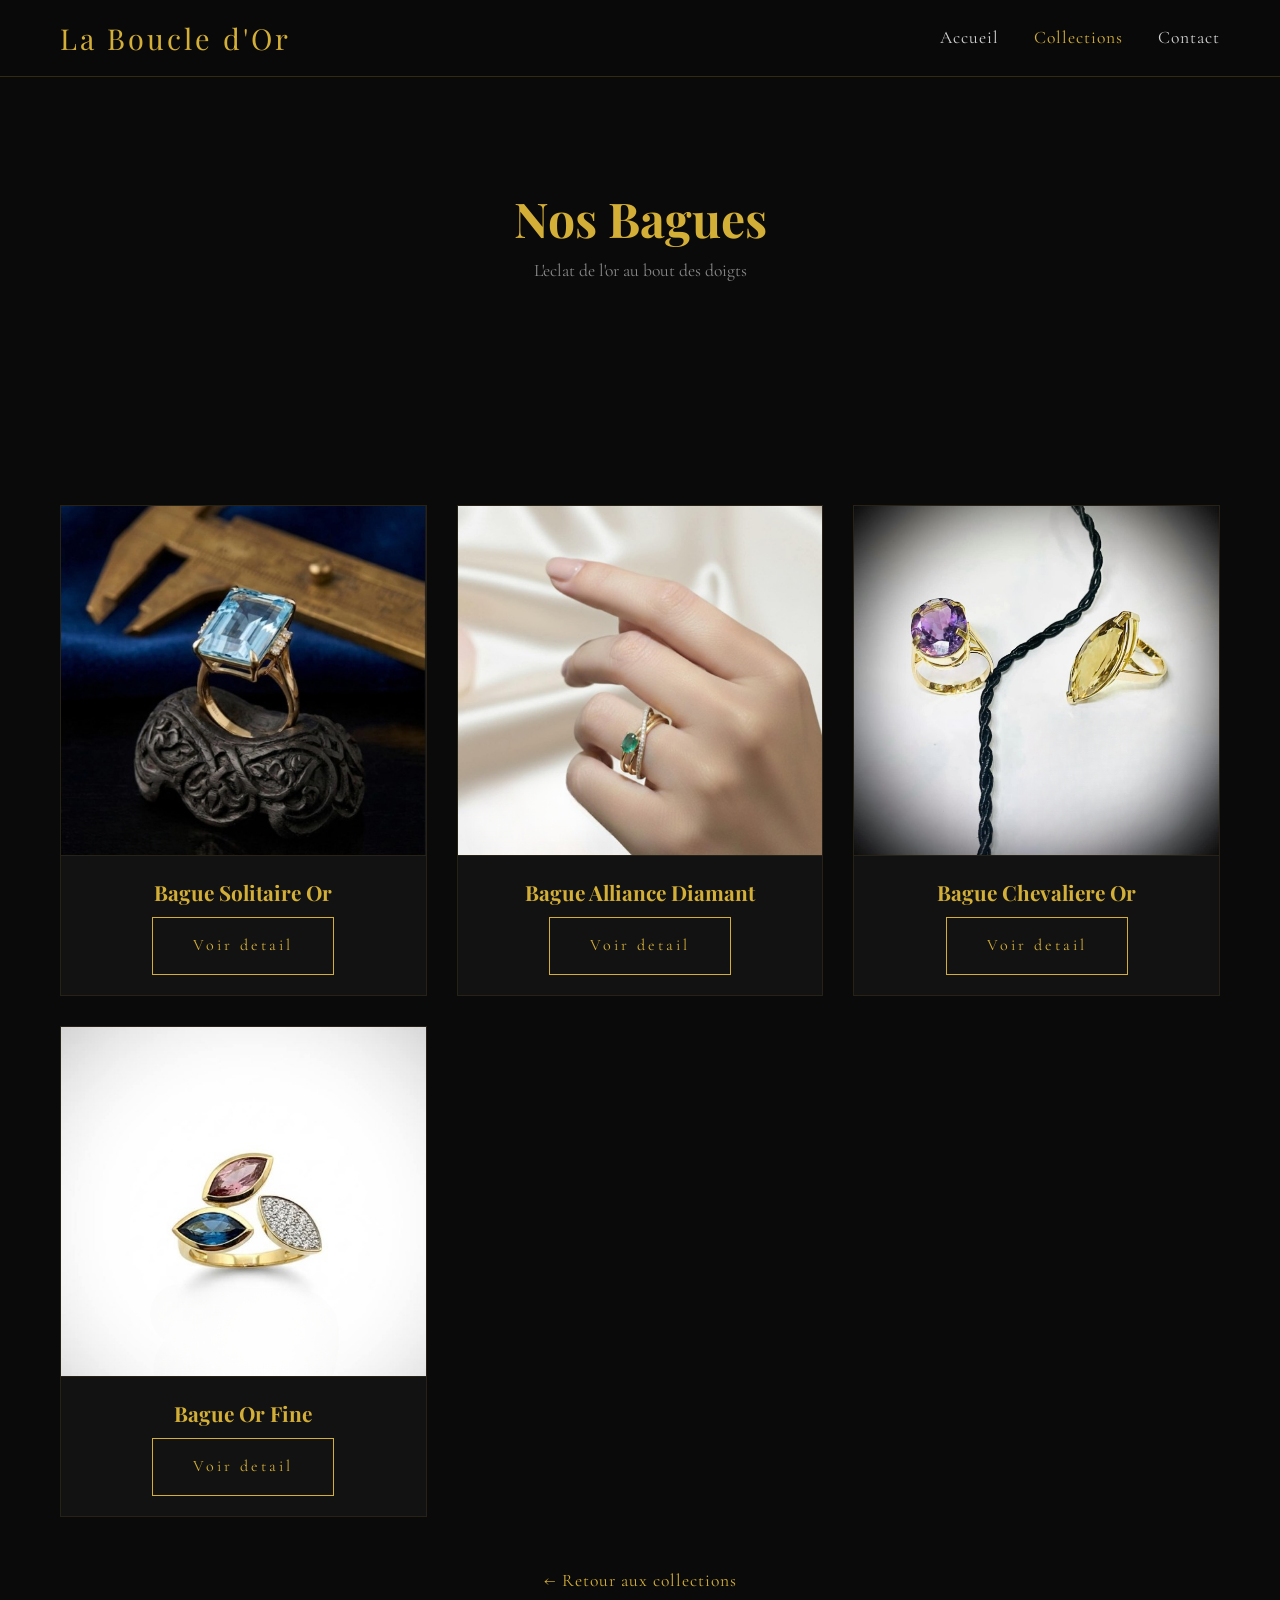
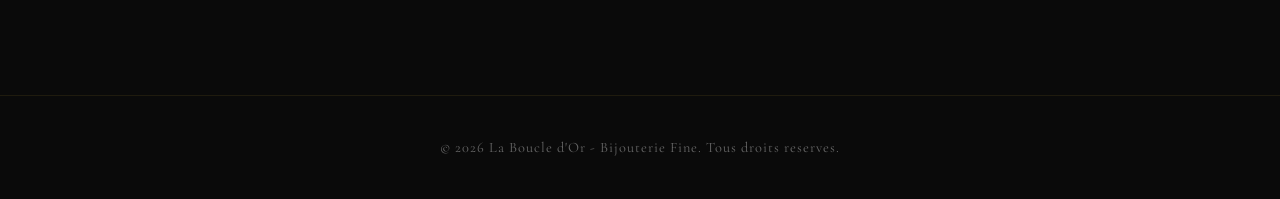
==== pages/bague.html @ 88e0098d "Initial commit : site vitrine La Boucle d'Or avec Decap CMS" ====
﻿<!DOCTYPE html>
<html lang="fr">
<head>
  <meta charset="UTF-8">
  <meta name="viewport" content="width=device-width, initial-scale=1.0">
  <title>Bague - La Boucle d'Or</title>
  <link rel="stylesheet" href="../css/style.css">
  <link rel="preconnect" href="https://fonts.googleapis.com">
  <link href="https://fonts.googleapis.com/css2?family=Playfair+Display:wght@400;600;700&family=Cormorant+Garamond:wght@300;400;500;600&display=swap" rel="stylesheet">
  <style>
    .product-grid { display: grid; grid-template-columns: repeat(auto-fit, minmax(300px, 1fr)); gap: 30px; margin-top: 60px; }
    .product-card { background: #121212; border: 1px solid rgba(212,175,55,0.1); overflow: hidden; transition: all 0.4s; }
    .product-card:hover { border-color: #d4af37; transform: translateY(-5px); box-shadow: 0 10px 30px rgba(212,175,55,0.1); }
    .product-card img { width: 100%; height: 350px; object-fit: cover; display: block; border-bottom: 1px solid rgba(212,175,55,0.1); }
    .product-card .p-body { padding: 20px; text-align: center; }
    .product-card h3 { font-size: 1.3rem; margin-bottom: 8px; }
    .page-header { text-align: center; padding: 180px 0 60px; }
    .page-header h1 { font-size: 3rem; }
    .page-header p { color: #888; font-size: 1.1rem; }
    .back-link { display: inline-block; margin-top: 50px; color: #d4af37; text-decoration: none; font-size: 1.1rem; letter-spacing: 1px; transition: color 0.3s; }
    .back-link:hover { color: #fff; }
  </style>
</head>
<body>
  <header class="header">
    <div class="container header-inner">
      <a href="../index.html" class="logo">La Boucle d'Or</a>
      <nav class="nav" id="nav">
        <ul>
          <li><a href="../index.html">Accueil</a></li>
          <li><a href="../index.html#collections" class="active">Collections</a></li>
          <li><a href="../index.html#contact">Contact</a></li>
        </ul>
      </nav>
    </div>
  </header>
  <section class="page-header">
    <div class="container">
      <h1>Nos Bagues</h1>
      <p>L'eclat de l'or au bout des doigts</p>
    </div>
  </section>
  <section class="section">
    <div class="container">
      <div class="product-grid"><div class="product-card"><img src="../images/Nos Bagues/Bague_cleanup.jpg" alt="Bague"><div class="p-body"><h3>Bague Solitaire Or</h3><a href="#" class="btn">Voir detail</a></div></div><div class="product-card"><img src="../images/Nos Bagues/Bague (2)_cleanup.jpg" alt="Bague 2"><div class="p-body"><h3>Bague Alliance Diamant</h3><a href="#" class="btn">Voir detail</a></div></div><div class="product-card"><img src="../images/Nos Bagues/Bague (3)_cleanup.jpg" alt="Bague 3"><div class="p-body"><h3>Bague Chevaliere Or</h3><a href="#" class="btn">Voir detail</a></div></div><div class="product-card"><img src="../images/Nos Bagues/Bague (4)_cleanup.jpg" alt="Bague 4"><div class="p-body"><h3>Bague Or Fine</h3><a href="#" class="btn">Voir detail</a></div></div></div><div style="text-align:center"><a href="../index.html#collections" class="back-link">&larr; Retour aux collections</a></div></div></section><footer class="footer"><div class="container"><p>&copy; 2026 La Boucle d'Or - Bijouterie Fine. Tous droits reserves.</p></div></footer>  <script src="../js/cms-loader.js"></script>
</body></html>
---- css/style.css ----
﻿* { margin: 0; padding: 0; box-sizing: border-box; }
body { font-family: 'Cormorant Garamond', serif; background: #0a0a0a; color: #d4d4d4; line-height: 1.6; }
.container { max-width: 1200px; margin: 0 auto; padding: 0 20px; }
h1, h2, h3, h4 { font-family: 'Playfair Display', serif; color: #d4af37; }
.header { position: fixed; width: 100%; top: 0; z-index: 1000; background: rgba(10,10,10,0.95); border-bottom: 1px solid rgba(212,175,55,0.2); }
.header-inner { display: flex; justify-content: space-between; align-items: center; padding: 15px 20px; }
.logo { font-family: 'Playfair Display', serif; font-size: 1.8rem; color: #d4af37; text-decoration: none; letter-spacing: 3px; }
.nav ul { list-style: none; display: flex; gap: 35px; }
.nav a { color: #d4d4d4; text-decoration: none; font-size: 1.1rem; letter-spacing: 1px; transition: color 0.3s; }
.nav a:hover, .nav a.active { color: #d4af37; }
.hero { height: 100vh; display: flex; align-items: center; justify-content: center; text-align: center; background: linear-gradient(rgba(10,10,10,0.55), rgba(10,10,10,0.55)), url('../images/Acceuil.jpg') center/cover no-repeat; position: relative; }
.hero::before { content: ''; position: absolute; top: 0; left: 0; width: 100%; height: 100%; background: radial-gradient(circle at 30% 50%, rgba(212,175,55,0.05) 0%, transparent 50%); }
.hero-content { position: relative; z-index: 1; }
.hero h1 { font-size: 4rem; margin-bottom: 20px; letter-spacing: 5px; }
.hero p { font-size: 1.3rem; color: #a0a0a0; margin-bottom: 40px; letter-spacing: 2px; }
.btn { display: inline-block; padding: 15px 40px; background: transparent; color: #d4af37; border: 1px solid #d4af37; text-decoration: none; font-size: 1rem; letter-spacing: 3px; transition: all 0.3s; font-family: 'Cormorant Garamond', serif; cursor: pointer; }
.btn:hover { background: #d4af37; color: #0a0a0a; }
.section { padding: 100px 0; }
.section-title { text-align: center; font-size: 2.8rem; margin-bottom: 15px; letter-spacing: 3px; }
.section-subtitle { text-align: center; color: #888; margin-bottom: 60px; font-size: 1.1rem; letter-spacing: 2px; }
.collections-grid { display: flex; flex-wrap: wrap; justify-content: center; gap: 25px; }
.collection-card { flex: 0 1 300px; min-width: 280px; background: #121212; border: 1px solid rgba(212,175,55,0.1); text-align: center; transition: all 0.4s; cursor: pointer; display: block; text-decoration: none; color: inherit; overflow: hidden; }
.collection-card:hover { border-color: #d4af37; transform: translateY(-8px); box-shadow: 0 10px 30px rgba(212,175,55,0.1); }
.collection-card .card-img { width: 100%; height: 250px; object-fit: cover; display: block; border-bottom: 1px solid rgba(212,175,55,0.1); }
.collection-card .card-body { padding: 25px 20px; }
.collection-card h3 { font-size: 1.5rem; margin-bottom: 10px; }
.collection-card p { color: #888; font-size: 0.95rem; }
.about { background: #0d0d0d; }
.about-content { display: flex; justify-content: center; }
.about-text { flex: 1; max-width: 900px; text-align: center; }
.about-text p { margin-bottom: 20px; font-size: 1.1rem; color: #bbb; }
.testimonials { background: #0a0a0a; }
.testimonials-grid { display: grid; grid-template-columns: repeat(auto-fit, minmax(350px, 1fr)); gap: 40px; }
.testimonial-card { background: #121212; border: 1px solid rgba(212,175,55,0.1); padding: 40px; position: relative; }
.testimonial-card::before { content: '\201C'; font-size: 4rem; color: #d4af37; position: absolute; top: 10px; left: 20px; opacity: 0.3; }
.testimonial-card p { color: #bbb; font-size: 1.1rem; margin-bottom: 20px; font-style: italic; }
.testimonial-card .author { color: #d4af37; font-size: 1rem; letter-spacing: 1px; }
.contact-grid { display: grid; grid-template-columns: repeat(auto-fit, minmax(280px, 1fr)); gap: 25px; max-width: 1000px; margin: 0 auto; }
.contact-item { background: #121212; border: 1px solid rgba(212,175,55,0.1); padding: 30px; text-align: center; transition: all 0.4s; }
.contact-item:hover { border-color: #d4af37; transform: translateY(-5px); }
.contact-item .contact-icon { font-size: 2.2rem; color: #d4af37; margin-bottom: 15px; }
.contact-item .contact-icon-fb svg { width: 2.2rem; height: 2.2rem; display: inline-block; vertical-align: middle; }
.contact-item .contact-icon-wa svg { width: 2.2rem; height: 2.2rem; display: inline-block; vertical-align: middle; }
.contact-item .contact-icon-gm svg { width: 2.2rem; height: 2.2rem; display: inline-block; vertical-align: middle; }
.contact-item .contact-label { color: #888; font-size: 0.9rem; letter-spacing: 2px; text-transform: uppercase; margin-bottom: 8px; }
.contact-item .contact-value { color: #d4d4d4; font-size: 1.15rem; font-family: 'Playfair Display', serif; text-decoration: none; display: block; transition: color 0.3s; }
.contact-item .contact-value:hover { color: #d4af37; }
.footer { padding: 40px 0; border-top: 1px solid rgba(212,175,55,0.1); text-align: center; }
.footer p { color: #666; font-size: 0.9rem; letter-spacing: 1px; }
@media (max-width: 768px) {
  .logo { font-size: 1.2rem; letter-spacing: 2px; }
  .hero h1 { font-size: 2.2rem; }
  .nav ul { gap: 15px; }
  .nav a { font-size: 0.85rem; }
  .about-content { flex-direction: column; }
  .section-title { font-size: 2rem; }
}
@media (max-width: 480px) {
  .header-inner { padding: 10px 12px; }
  .logo { font-size: 1rem; letter-spacing: 1px; }
  .nav ul { gap: 10px; }
  .nav a { font-size: 0.75rem; letter-spacing: 0.5px; }
}
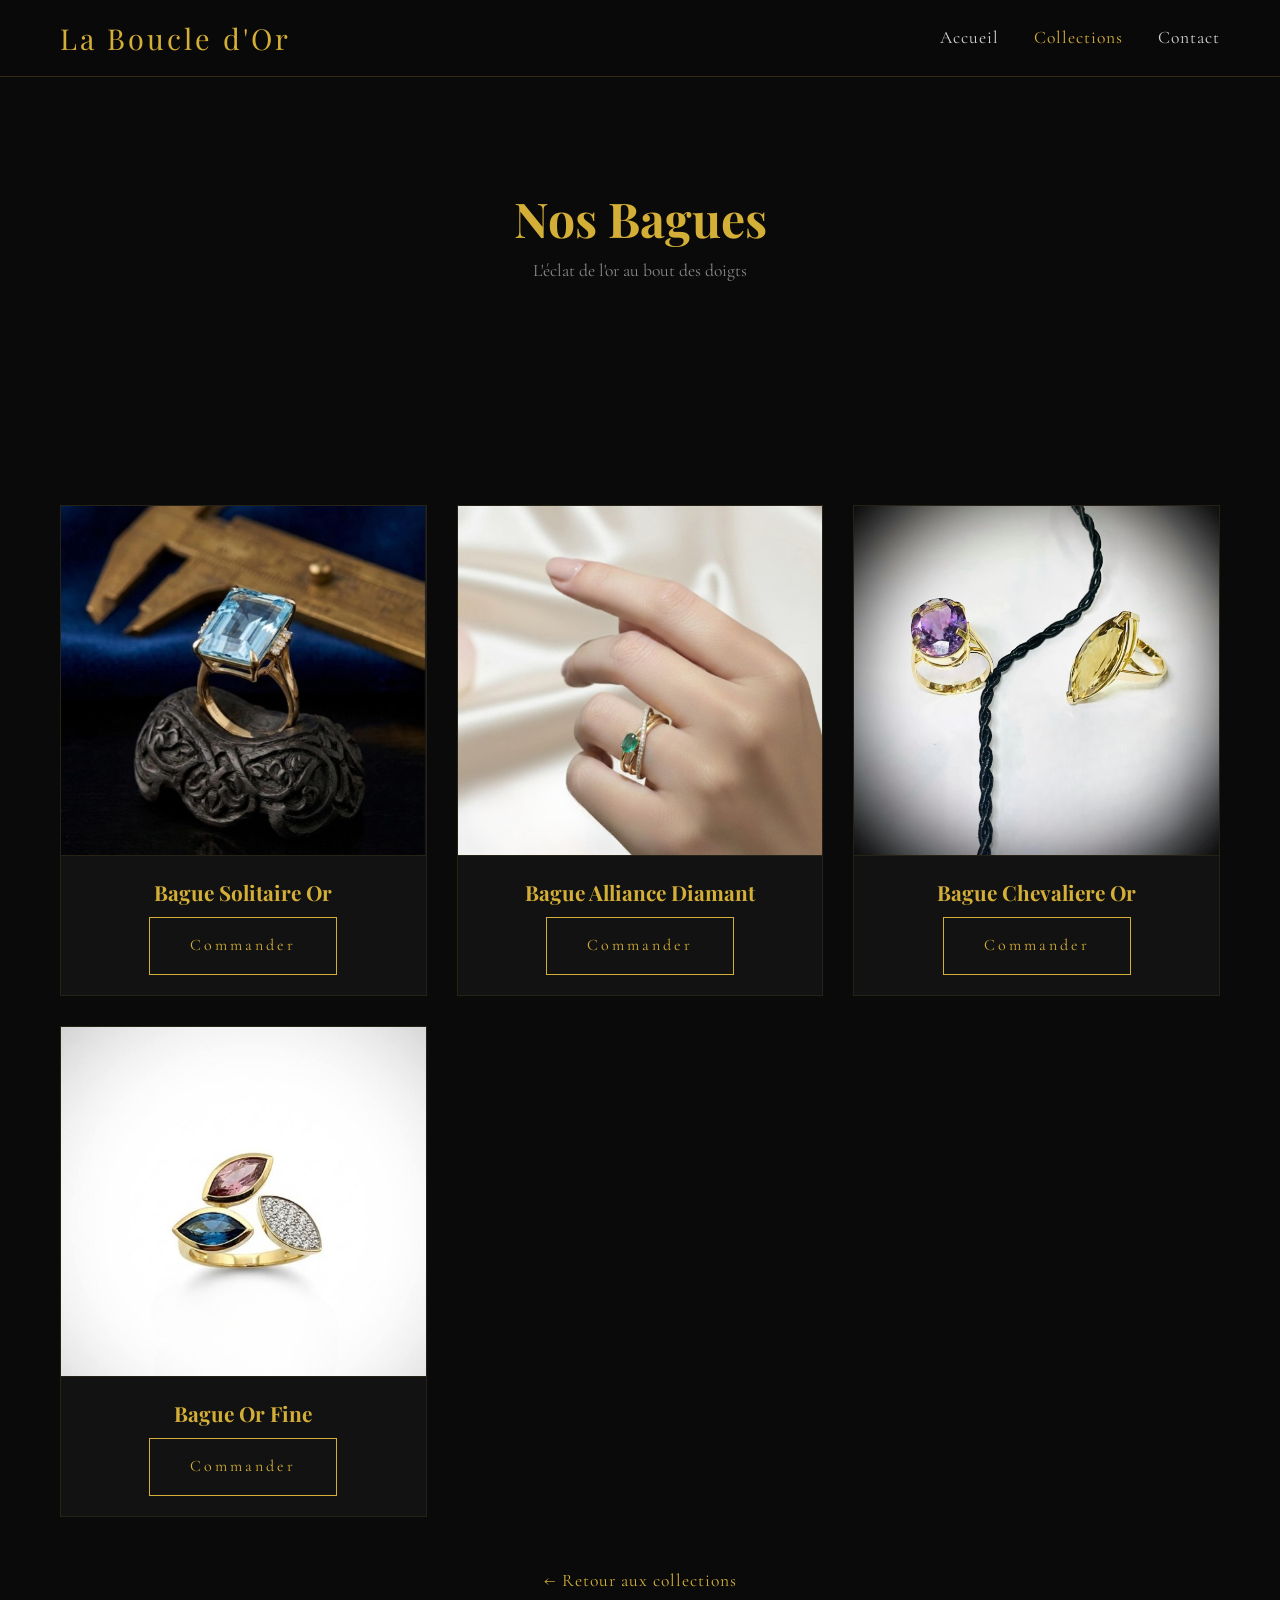
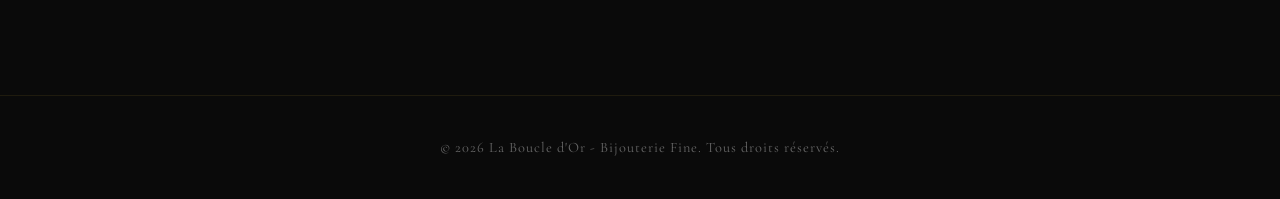
==== commit ada1e621: "Corrections de bugs : BOM UTF-8 dans les JSON produits (categories vides dans l'admin), accents fran" ====
--- a/pages/bague.html
+++ b/pages/bague.html
@@ -37,12 +37,12 @@
   <section class="page-header">
     <div class="container">
       <h1>Nos Bagues</h1>
-      <p>L'eclat de l'or au bout des doigts</p>
+      <p>L'éclat de l'or au bout des doigts</p>
     </div>
   </section>
   <section class="section">
     <div class="container">
-      <div class="product-grid"><div class="product-card"><img src="../images/Nos Bagues/Bague_cleanup.jpg" alt="Bague"><div class="p-body"><h3>Bague Solitaire Or</h3><a href="#" class="btn">Voir detail</a></div></div><div class="product-card"><img src="../images/Nos Bagues/Bague (2)_cleanup.jpg" alt="Bague 2"><div class="p-body"><h3>Bague Alliance Diamant</h3><a href="#" class="btn">Voir detail</a></div></div><div class="product-card"><img src="../images/Nos Bagues/Bague (3)_cleanup.jpg" alt="Bague 3"><div class="p-body"><h3>Bague Chevaliere Or</h3><a href="#" class="btn">Voir detail</a></div></div><div class="product-card"><img src="../images/Nos Bagues/Bague (4)_cleanup.jpg" alt="Bague 4"><div class="p-body"><h3>Bague Or Fine</h3><a href="#" class="btn">Voir detail</a></div></div></div><div style="text-align:center"><a href="../index.html#collections" class="back-link">&larr; Retour aux collections</a></div></div></section><footer class="footer"><div class="container"><p>&copy; 2026 La Boucle d'Or - Bijouterie Fine. Tous droits reserves.</p></div></footer>  <script src="../js/cms-loader.js"></script>
+      <div class="product-grid"><div class="product-card"><img src="../images/Nos Bagues/Bague_cleanup.jpg" alt="Bague"><div class="p-body"><h3>Bague Solitaire Or</h3><a href="https://wa.me/213668437085" target="_blank" rel="noopener" class="btn">Commander</a></div></div><div class="product-card"><img src="../images/Nos Bagues/Bague (2)_cleanup.jpg" alt="Bague 2"><div class="p-body"><h3>Bague Alliance Diamant</h3><a href="https://wa.me/213668437085" target="_blank" rel="noopener" class="btn">Commander</a></div></div><div class="product-card"><img src="../images/Nos Bagues/Bague (3)_cleanup.jpg" alt="Bague 3"><div class="p-body"><h3>Bague Chevaliere Or</h3><a href="https://wa.me/213668437085" target="_blank" rel="noopener" class="btn">Commander</a></div></div><div class="product-card"><img src="../images/Nos Bagues/Bague (4)_cleanup.jpg" alt="Bague 4"><div class="p-body"><h3>Bague Or Fine</h3><a href="https://wa.me/213668437085" target="_blank" rel="noopener" class="btn">Commander</a></div></div></div><div style="text-align:center"><a href="../index.html#collections" class="back-link">&larr; Retour aux collections</a></div></div></section><footer class="footer"><div class="container"><p>&copy; 2026 La Boucle d'Or - Bijouterie Fine. Tous droits réservés.</p></div></footer>  <script src="../js/cms-loader.js"></script>
 </body></html>
 
 
--- a/css/style.css
+++ b/css/style.css
@@ -22,6 +22,18 @@
 .collection-card { flex: 0 1 300px; min-width: 280px; background: #121212; border: 1px solid rgba(212,175,55,0.1); text-align: center; transition: all 0.4s; cursor: pointer; display: block; text-decoration: none; color: inherit; overflow: hidden; }
 .collection-card:hover { border-color: #d4af37; transform: translateY(-8px); box-shadow: 0 10px 30px rgba(212,175,55,0.1); }
 .collection-card .card-img { width: 100%; height: 250px; object-fit: cover; display: block; border-bottom: 1px solid rgba(212,175,55,0.1); }
+/* --- Controle du format des photos (choisissable dans Decap) --- */
+.product-card img { object-fit: cover; }
+.product-card img.img-contain { object-fit: contain; background: #0a0a0a; }
+.product-card img.img-auto { object-fit: cover; height: auto; }
+.product-card img.img-h-small { height: 220px; }
+.product-card img.img-h-large { height: 480px; }
+.product-card img.img-h-auto { height: auto; }
+.collection-card .card-img.img-contain { object-fit: contain; background: #0a0a0a; }
+.collection-card .card-img.img-auto { height: auto; }
+.collection-card .card-img.img-h-small { height: 200px; }
+.collection-card .card-img.img-h-large { height: 320px; }
+.collection-card .card-img.img-h-auto { height: auto; }
 .collection-card .card-body { padding: 25px 20px; }
 .collection-card h3 { font-size: 1.5rem; margin-bottom: 10px; }
 .collection-card p { color: #888; font-size: 0.95rem; }
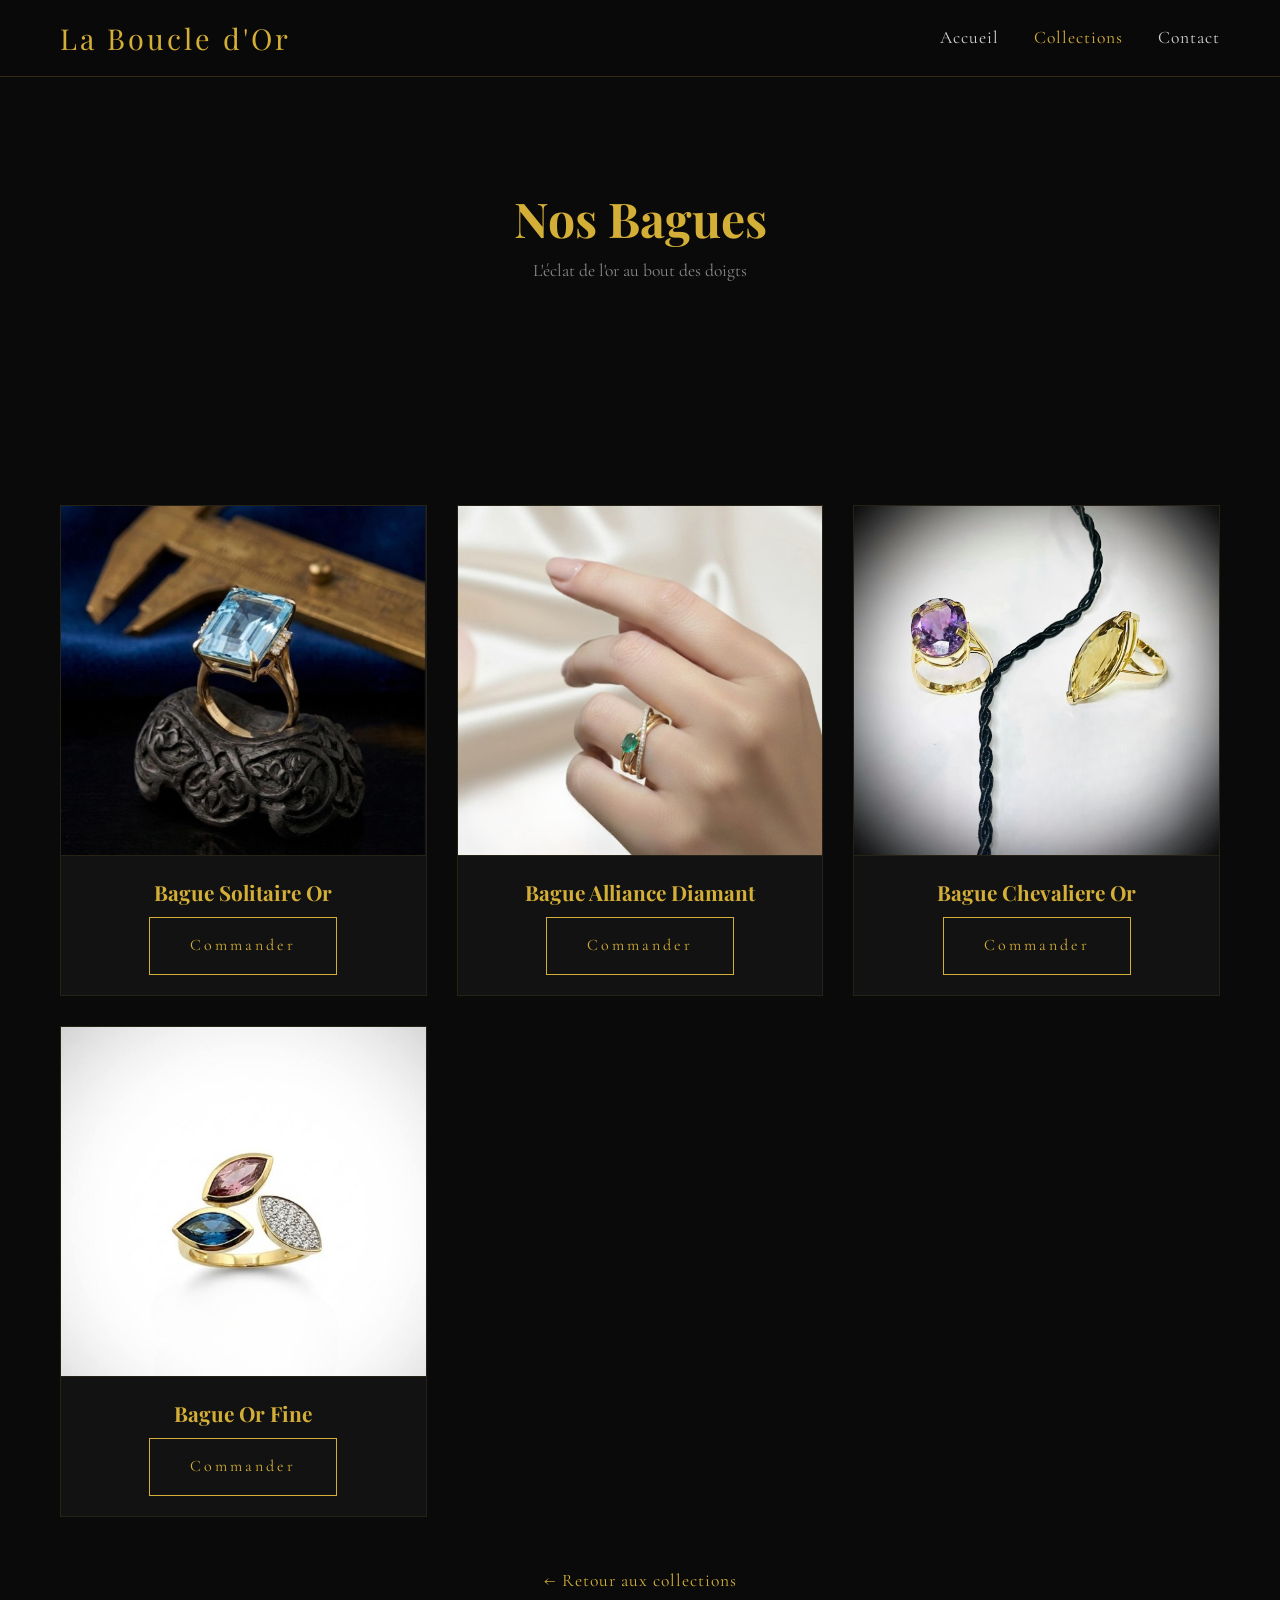
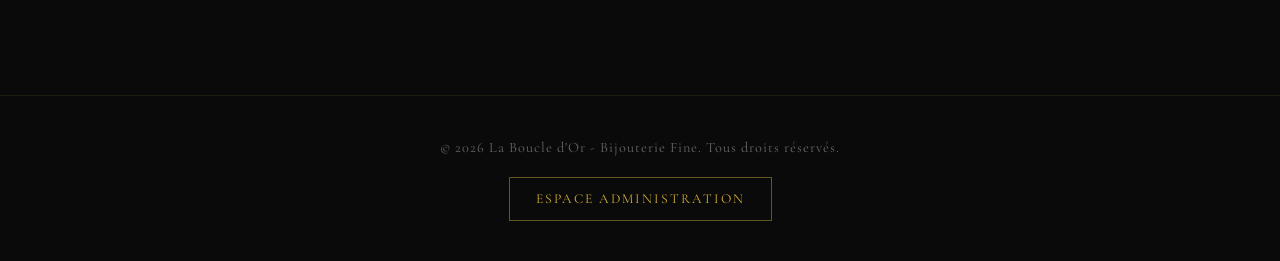
==== commit 59b0d7ff: "Ajout d'un bouton 'Espace Administration' dans le pied de page de toutes les pages (acces direct a /" ====
--- a/pages/bague.html
+++ b/pages/bague.html
@@ -42,7 +42,7 @@
   </section>
   <section class="section">
     <div class="container">
-      <div class="product-grid"><div class="product-card"><img src="../images/Nos Bagues/Bague_cleanup.jpg" alt="Bague"><div class="p-body"><h3>Bague Solitaire Or</h3><a href="https://wa.me/213668437085" target="_blank" rel="noopener" class="btn">Commander</a></div></div><div class="product-card"><img src="../images/Nos Bagues/Bague (2)_cleanup.jpg" alt="Bague 2"><div class="p-body"><h3>Bague Alliance Diamant</h3><a href="https://wa.me/213668437085" target="_blank" rel="noopener" class="btn">Commander</a></div></div><div class="product-card"><img src="../images/Nos Bagues/Bague (3)_cleanup.jpg" alt="Bague 3"><div class="p-body"><h3>Bague Chevaliere Or</h3><a href="https://wa.me/213668437085" target="_blank" rel="noopener" class="btn">Commander</a></div></div><div class="product-card"><img src="../images/Nos Bagues/Bague (4)_cleanup.jpg" alt="Bague 4"><div class="p-body"><h3>Bague Or Fine</h3><a href="https://wa.me/213668437085" target="_blank" rel="noopener" class="btn">Commander</a></div></div></div><div style="text-align:center"><a href="../index.html#collections" class="back-link">&larr; Retour aux collections</a></div></div></section><footer class="footer"><div class="container"><p>&copy; 2026 La Boucle d'Or - Bijouterie Fine. Tous droits réservés.</p></div></footer>  <script src="../js/cms-loader.js"></script>
+      <div class="product-grid"><div class="product-card"><img src="../images/Nos Bagues/Bague_cleanup.jpg" alt="Bague"><div class="p-body"><h3>Bague Solitaire Or</h3><a href="https://wa.me/213668437085" target="_blank" rel="noopener" class="btn">Commander</a></div></div><div class="product-card"><img src="../images/Nos Bagues/Bague (2)_cleanup.jpg" alt="Bague 2"><div class="p-body"><h3>Bague Alliance Diamant</h3><a href="https://wa.me/213668437085" target="_blank" rel="noopener" class="btn">Commander</a></div></div><div class="product-card"><img src="../images/Nos Bagues/Bague (3)_cleanup.jpg" alt="Bague 3"><div class="p-body"><h3>Bague Chevaliere Or</h3><a href="https://wa.me/213668437085" target="_blank" rel="noopener" class="btn">Commander</a></div></div><div class="product-card"><img src="../images/Nos Bagues/Bague (4)_cleanup.jpg" alt="Bague 4"><div class="p-body"><h3>Bague Or Fine</h3><a href="https://wa.me/213668437085" target="_blank" rel="noopener" class="btn">Commander</a></div></div></div><div style="text-align:center"><a href="../index.html#collections" class="back-link">&larr; Retour aux collections</a></div></div></section><footer class="footer"><div class="container"><p>&copy; 2026 La Boucle d'Or - Bijouterie Fine. Tous droits réservés.</p><a href="../admin/" class="admin-btn" rel="noopener">Espace Administration</a></div></footer>  <script src="../js/cms-loader.js"></script>
 </body></html>
 
 
--- a/css/style.css
+++ b/css/style.css
@@ -59,6 +59,8 @@
 .contact-item .contact-value:hover { color: #d4af37; }
 .footer { padding: 40px 0; border-top: 1px solid rgba(212,175,55,0.1); text-align: center; }
 .footer p { color: #666; font-size: 0.9rem; letter-spacing: 1px; }
+.admin-btn { display: inline-block; margin-top: 18px; padding: 10px 26px; border: 1px solid rgba(212,175,55,0.45); color: #d4af37; text-decoration: none; letter-spacing: 2px; font-size: 0.85rem; text-transform: uppercase; font-family: 'Cormorant Garamond', serif; transition: all 0.3s; cursor: pointer; }
+.admin-btn:hover { background: #d4af37; color: #0a0a0a; }
 @media (max-width: 768px) {
   .logo { font-size: 1.2rem; letter-spacing: 2px; }
   .hero h1 { font-size: 2.2rem; }
